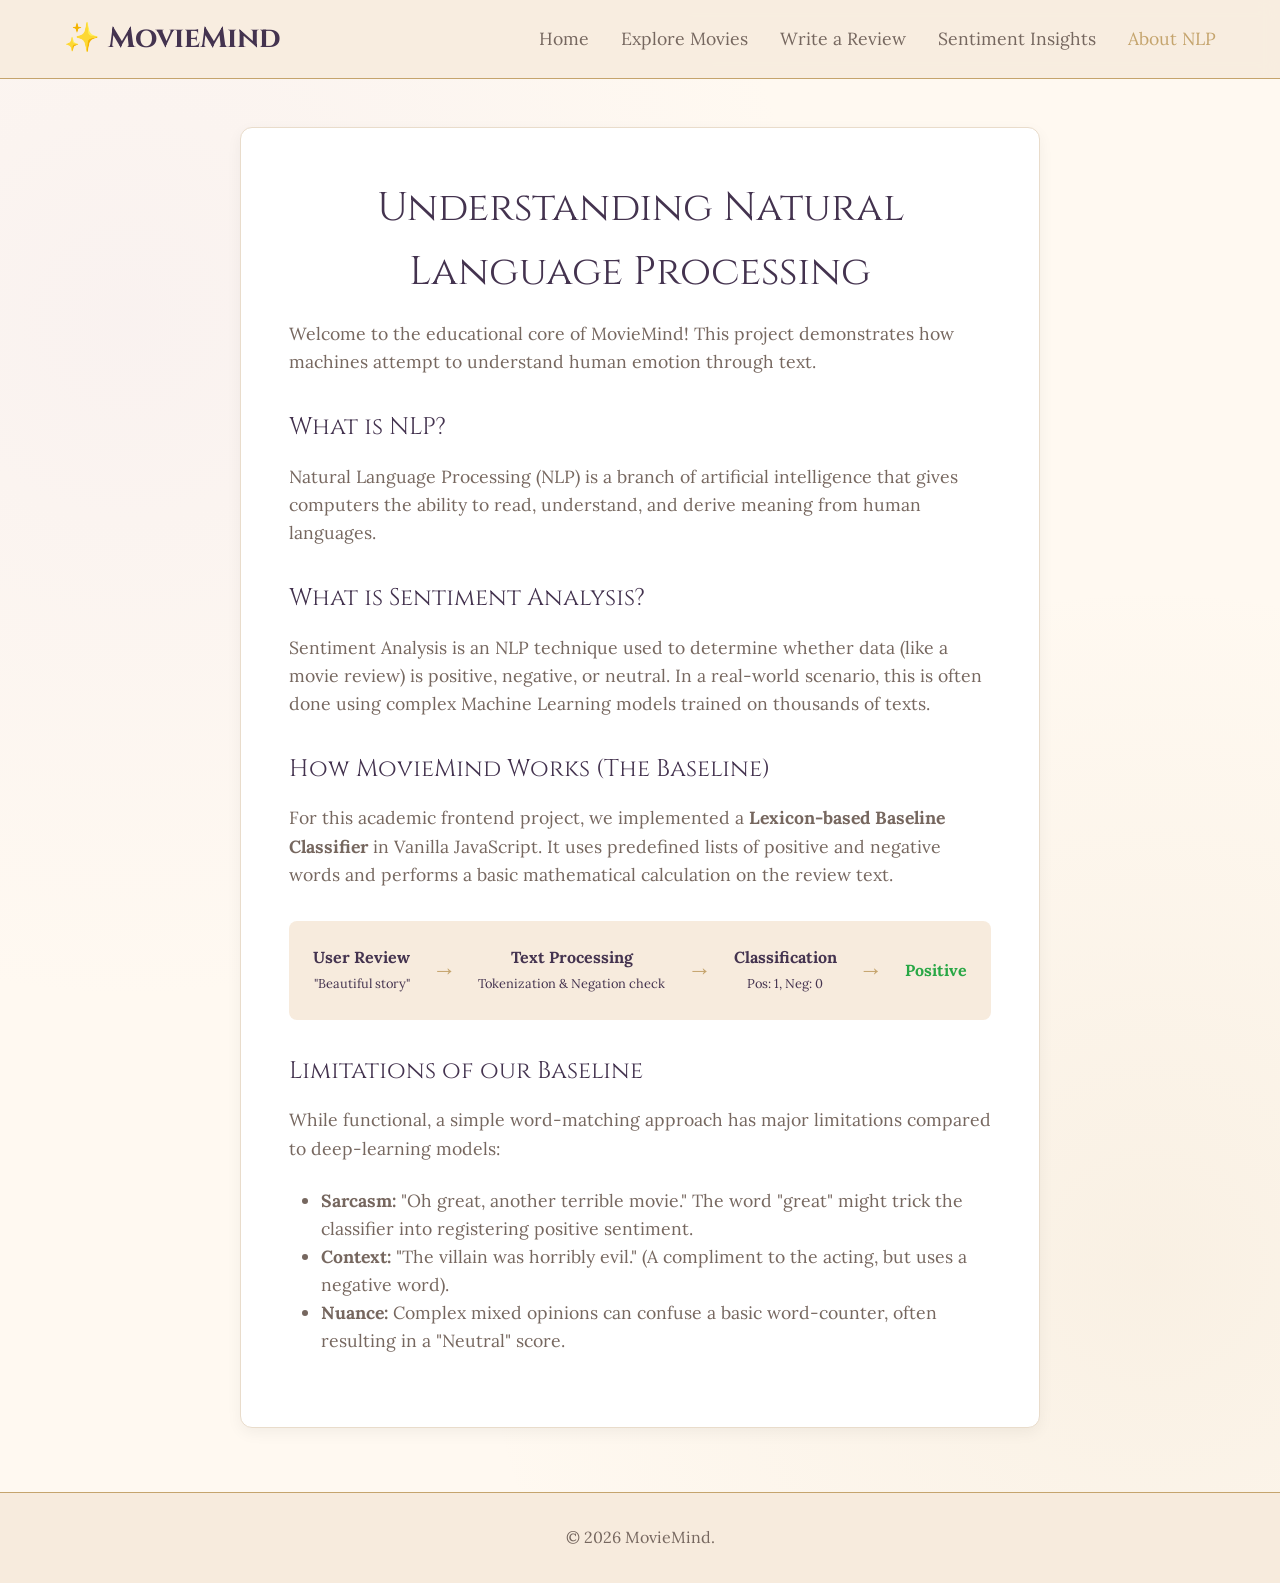
==== frontend/about-nlp.html @ 93058233 "Add complete frontend website files" ====
<!DOCTYPE html>
<html lang="en">
<head>
    <meta charset="UTF-8">
    <meta name="viewport" content="width=device-width, initial-scale=1.0">
    <title>About NLP - MovieMind</title>
    <link href="https://fonts.googleapis.com/css2?family=Cinzel:wght@400;600&family=Lora:ital,wght@0,400;0,600;1,400&display=swap" rel="stylesheet">
    <link rel="stylesheet" href="css/style.css">
    <style>
        .info-page { max-width: 800px; margin: 3rem auto; background: #fff; padding: 3rem; border-radius: 12px; border: 1px solid var(--soft-beige); box-shadow: 0 5px 15px rgba(0,0,0,0.05); }
        .info-page h1, .info-page h2 { color: var(--deep-plum); margin-top: 2rem; margin-bottom: 1rem; }
        .info-page h1 { font-size: 2.5rem; text-align: center; margin-top: 0; }
        .info-page p, .info-page ul { margin-bottom: 1.5rem; color: var(--soft-brown); font-size: 1.1rem; }
        .info-page ul { padding-left: 2rem; }
        .workflow { display: flex; align-items: center; justify-content: space-between; background: var(--cream); padding: 1.5rem; border-radius: 8px; flex-wrap: wrap; text-align: center; font-weight: bold; margin: 2rem 0; }
        .arrow { color: var(--muted-gold); font-size: 1.5rem; }
    </style>
</head>
<body>
    <header><nav><!-- Standard Global Nav --></nav></header>

    <main class="info-page">
        <h1>Understanding Natural Language Processing</h1>
        <p>Welcome to the educational core of MovieMind! This project demonstrates how machines attempt to understand human emotion through text.</p>
        
        <h2>What is NLP?</h2>
        <p>Natural Language Processing (NLP) is a branch of artificial intelligence that gives computers the ability to read, understand, and derive meaning from human languages.</p>

        <h2>What is Sentiment Analysis?</h2>
        <p>Sentiment Analysis is an NLP technique used to determine whether data (like a movie review) is positive, negative, or neutral. In a real-world scenario, this is often done using complex Machine Learning models trained on thousands of texts.</p>

        <h2>How MovieMind Works (The Baseline)</h2>
        <p>For this academic frontend project, we implemented a <strong>Lexicon-based Baseline Classifier</strong> in Vanilla JavaScript. It uses predefined lists of positive and negative words and performs a basic mathematical calculation on the review text.</p>
        
        <div class="workflow">
            <div>User Review<br><span style="font-size:0.8rem;font-weight:normal;">"Beautiful story"</span></div>
            <div class="arrow">→</div>
            <div>Text Processing<br><span style="font-size:0.8rem;font-weight:normal;">Tokenization & Negation check</span></div>
            <div class="arrow">→</div>
            <div>Classification<br><span style="font-size:0.8rem;font-weight:normal;">Pos: 1, Neg: 0</span></div>
            <div class="arrow">→</div>
            <div style="color:#28a745;">Positive</div>
        </div>

        <h2>Limitations of our Baseline</h2>
        <p>While functional, a simple word-matching approach has major limitations compared to deep-learning models:</p>
        <ul>
            <li><strong>Sarcasm:</strong> "Oh great, another terrible movie." The word "great" might trick the classifier into registering positive sentiment.</li>
            <li><strong>Context:</strong> "The villain was horribly evil." (A compliment to the acting, but uses a negative word).</li>
            <li><strong>Nuance:</strong> Complex mixed opinions can confuse a basic word-counter, often resulting in a "Neutral" score.</li>
        </ul>
    </main>
    <footer><p>&copy; 2026 MovieMind.</p></footer>
    <script src="js/main.js"></script>
    <script>
        document.querySelector('nav').innerHTML = `
        <a href="index.html" class="logo"><span>✨</span> MovieMind</a>
        <ul>
            <li><a href="index.html">Home</a></li>
            <li><a href="movies.html">Explore Movies</a></li>
            <li><a href="write-review.html">Write a Review</a></li>
            <li><a href="sentiment.html">Sentiment Insights</a></li>
            <li><a href="about-nlp.html" class="active">About NLP</a></li>
        </ul>`;
    </script>
</body>
</html>
---- frontend/css/style.css ----
/* Core Variables & Magical Theme Palette */
:root {
    --warm-ivory: #FFF9F1;
    --cream: #F7EBDD;
    --soft-beige: #E9DCCB;
    --dusty-lavender: #D9C9E8;
    --pale-mauve: #C7B3D8;
    --dusty-rose: #D9AEB5;
    --muted-gold: #C5A46D;
    --deep-plum: #44334F;
    --soft-brown: #76675F;
    --font-heading: 'Cinzel', serif;
    --font-body: 'Lora', serif;
}

* { box-sizing: border-box; margin: 0; padding: 0; }

body {
    background-color: var(--warm-ivory);
    color: var(--deep-plum);
    font-family: var(--font-body);
    line-height: 1.6;
    background-image: radial-gradient(circle at 10% 20%, rgba(217, 201, 232, 0.15) 0%, transparent 40%),
                      radial-gradient(circle at 90% 80%, rgba(197, 164, 109, 0.1) 0%, transparent 40%);
}

h1, h2, h3, h4 { font-family: var(--font-heading); font-weight: normal; }

/* Global Navigation */
header {
    background: rgba(247, 235, 221, 0.85);
    backdrop-filter: blur(10px);
    border-bottom: 1px solid var(--muted-gold);
    position: sticky;
    top: 0; z-index: 1000;
}
nav { display: flex; justify-content: space-between; align-items: center; padding: 1rem 5%; }
.logo { font-family: var(--font-heading); font-size: 1.8rem; color: var(--deep-plum); text-decoration: none; font-weight: bold; display: flex; align-items: center; gap: 8px;}
.logo span { color: var(--muted-gold); }
nav ul { list-style: none; display: flex; gap: 2rem; }
nav ul li a { text-decoration: none; color: var(--soft-brown); transition: color 0.3s; font-size: 1.1rem; }
nav ul li a:hover, nav ul li a.active { color: var(--muted-gold); }
.mobile-menu-btn { display: none; background: none; border: none; font-size: 1.5rem; color: var(--deep-plum); cursor: pointer; }

/* Buttons */
.btn {
    display: inline-block; padding: 0.8rem 1.5rem; background: var(--muted-gold);
    color: var(--warm-ivory); text-decoration: none; font-family: var(--font-heading);
    border-radius: 4px; border: none; cursor: pointer; transition: background 0.3s, transform 0.2s;
}
.btn:hover { background: var(--deep-plum); transform: translateY(-2px); }
.btn-outline { background: transparent; border: 1px solid var(--muted-gold); color: var(--muted-gold); }
.btn-outline:hover { background: var(--muted-gold); color: var(--warm-ivory); }

/* Movie Cards */
.movie-grid { display: grid; grid-template-columns: repeat(auto-fill, minmax(250px, 1fr)); gap: 2rem; padding: 2rem 5%; }
.movie-card {
    background: #fff; border-radius: 8px; overflow: hidden; box-shadow: 0 4px 15px rgba(68, 51, 79, 0.08);
    transition: transform 0.3s, box-shadow 0.3s; border: 1px solid var(--soft-beige); display: flex; flex-direction: column;
}
.movie-card:hover { transform: translateY(-5px); box-shadow: 0 8px 25px rgba(197, 164, 109, 0.3); }
.movie-card img { width: 100%; height: 350px; object-fit: cover; }
.movie-card-info { padding: 1.5rem; flex-grow: 1; display: flex; flex-direction: column; }
.movie-card-info h3 { font-size: 1.3rem; margin-bottom: 0.5rem; color: var(--deep-plum); }
.meta-tags { display: flex; gap: 10px; font-size: 0.9rem; color: var(--soft-brown); margin-bottom: 1rem; flex-wrap: wrap; }
.genre-tag { background: var(--dusty-lavender); color: var(--deep-plum); padding: 2px 8px; border-radius: 12px; font-size: 0.8rem; }
.stats { margin-top: auto; padding-top: 1rem; border-top: 1px solid var(--soft-beige); display: flex; justify-content: space-between; align-items: center; }

/* Stars */
.star { color: #ccc; font-size: 1.2rem; }
.star.filled { color: var(--muted-gold); }

/* Footer */
footer { text-align: center; padding: 2rem; background: var(--cream); border-top: 1px solid var(--muted-gold); margin-top: 4rem; color: var(--soft-brown); }

/* Responsive */
@media (max-width: 768px) {
    nav ul { display: none; flex-direction: column; width: 100%; position: absolute; top: 100%; left: 0; background: var(--cream); padding: 1rem; text-align: center; }
    nav ul.show-mobile { display: flex; }
    .mobile-menu-btn { display: block; }
}

/* Animations */
@keyframes float { 0% { transform: translateY(0px); } 50% { transform: translateY(-10px); } 100% { transform: translateY(0px); } }
.floating-element { animation: float 4s ease-in-out infinite; }
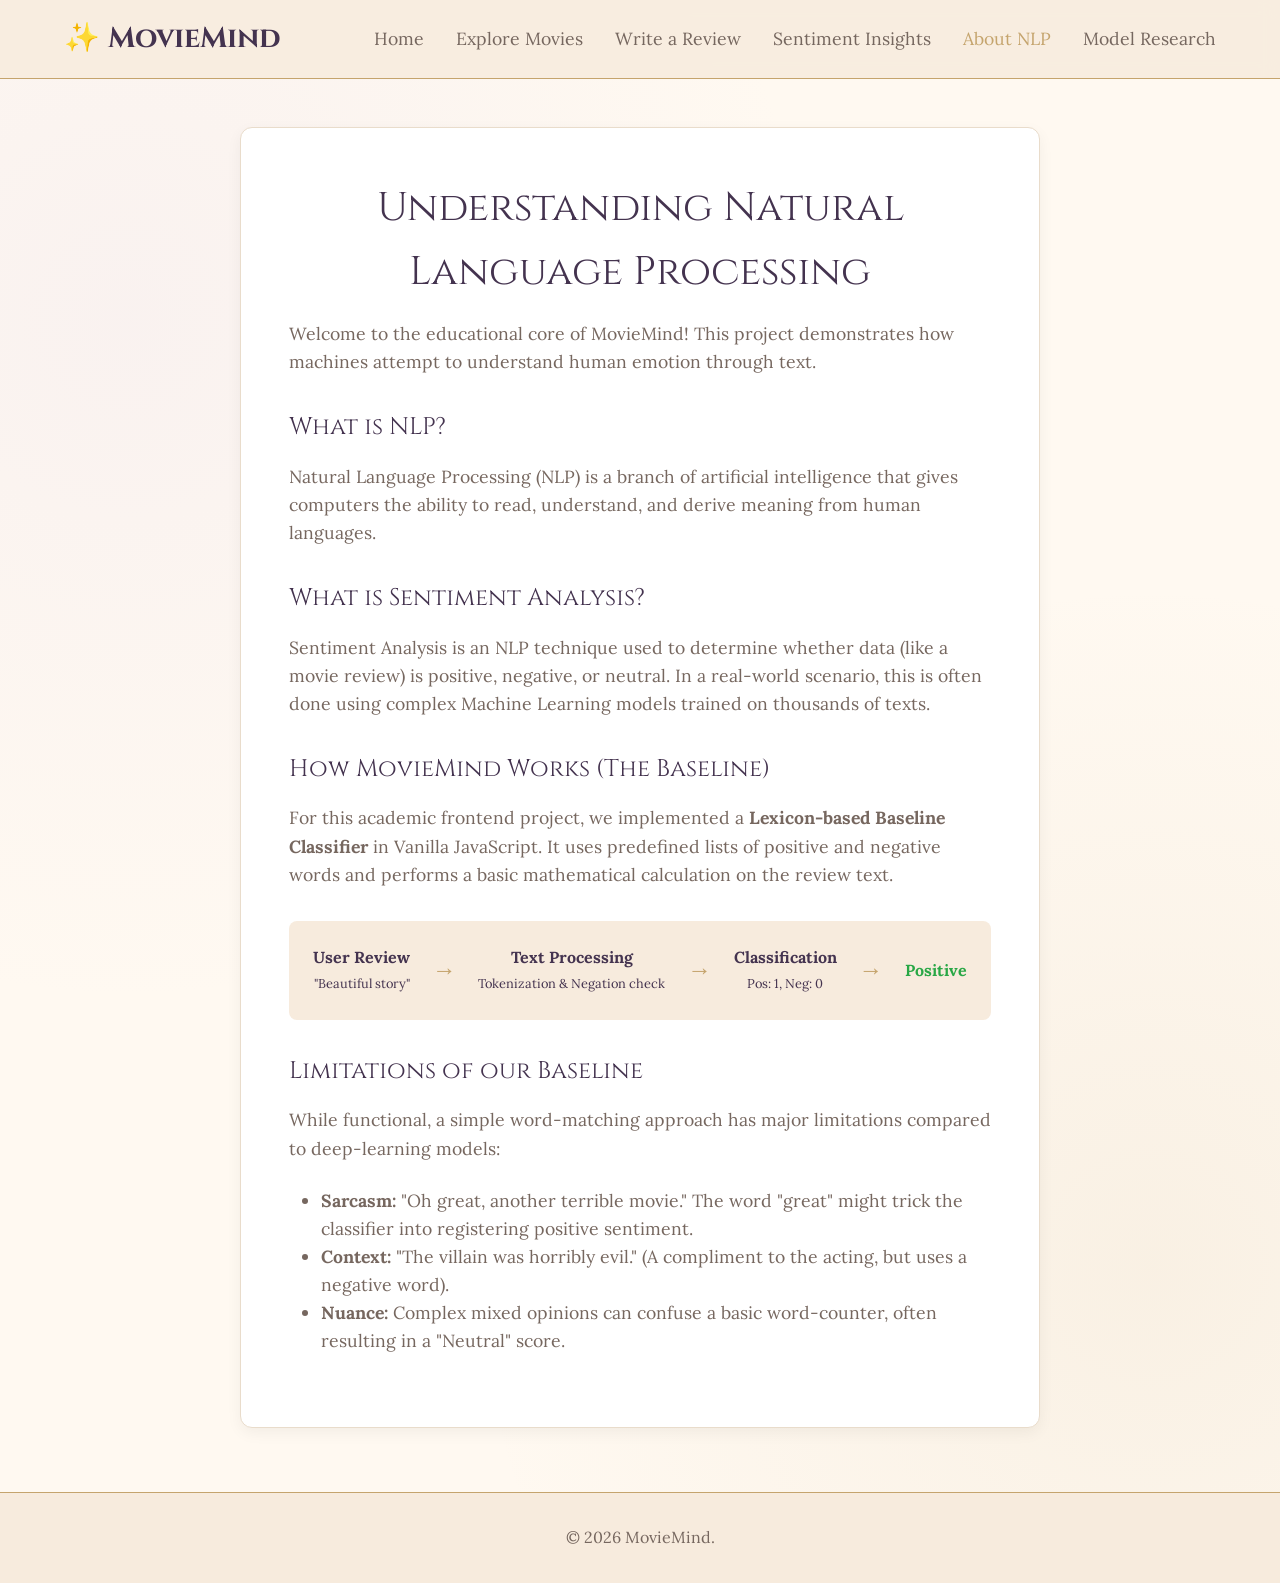
==== commit 7d802111: "Save local model comparison work" ====
--- a/frontend/about-nlp.html
+++ b/frontend/about-nlp.html
@@ -61,6 +61,7 @@
             <li><a href="write-review.html">Write a Review</a></li>
             <li><a href="sentiment.html">Sentiment Insights</a></li>
             <li><a href="about-nlp.html" class="active">About NLP</a></li>
+            <li><a href="model-comparison.html">Model Research</a></li>
         </ul>`;
     </script>
 </body>
